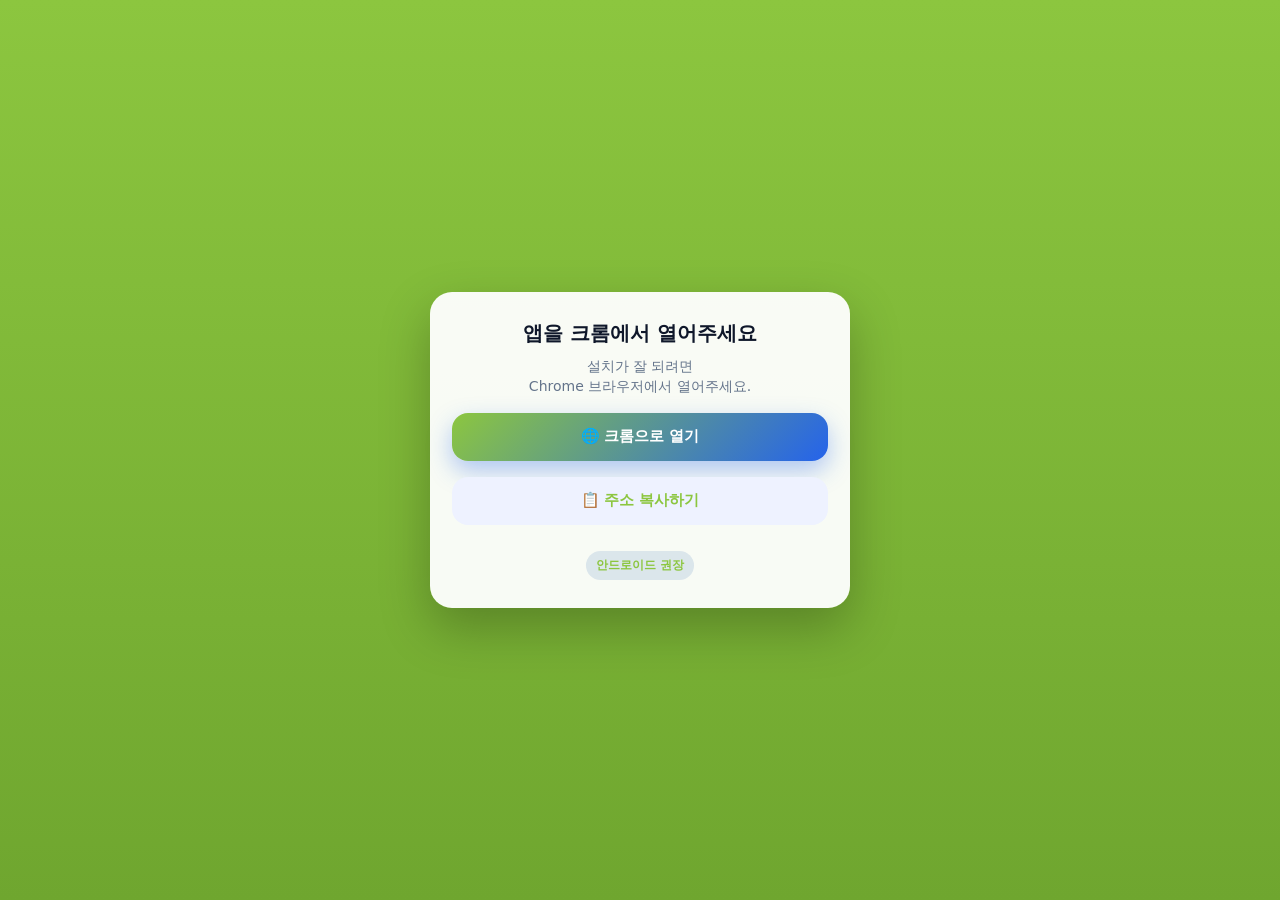
==== go.html @ a979a730 "Add files via upload" ====
<!doctype html>
<html lang="ko">
<head>
<meta charset="utf-8">
<meta name="viewport" content="width=device-width, initial-scale=1">

<title>클럽 수첩 - 초금회</title>

<!-- 🔥 카톡/페북/네이버 미리보기용 -->
<meta property="og:type" content="website" />
<meta property="og:title" content="업무수첩 - 물빛마루" />
<meta property="og:description" content="물빛마루 업무수첩 바로가기" />
<meta property="og:url" content="https://https://mulbitmaru.khanreal.kr/go.html" />
<meta property="og:image" content="https:///mulbitmaru.khanreal.kr/icons/icon-192.png" />
<meta property="og:image:width" content="192" />
<meta property="og:image:height" content="192" />

<!-- 트위터 겸용 -->
<meta name="twitter:card" content="summary_large_image" />
<meta name="twitter:title" content="업무수첩 - 물빛마루" />
<meta name="twitter:description" content="물빛마루 업무수첩 바로가기" />
<meta name="twitter:image" content="https:///mulbitmaru.khanreal.kr/icons/icon-192.png" />

<style>
:root{
  --blue:#8CC63F;
  --blue2:#6FA62F;
  --card:#ffffff;
  --text:#0f172a;
  --muted:#64748b;
  --radius:22px;
}
*{box-sizing:border-box}
body{
  margin:0;
  min-height:100vh;
  display:flex;
  align-items:center;
  justify-content:center;
  font-family:system-ui,-apple-system,"Noto Sans KR",sans-serif;
  background:linear-gradient(180deg,var(--blue) 0%,var(--blue2) 100%);
}
.card{
  width:min(420px,92vw);
  background:rgba(255,255,255,.95);
  border-radius:var(--radius);
  padding:28px 22px;
  text-align:center;
  box-shadow:0 20px 50px rgba(0,0,0,.25);
}
.title{font-size:20px;font-weight:900;color:var(--text);}
.desc{margin-top:10px;font-size:14px;color:var(--muted);line-height:1.4;}
.btn{
  width:100%;height:48px;border:none;border-radius:16px;
  font-size:15px;font-weight:900;margin-top:16px;cursor:pointer;
}
.btn.primary{
  background:linear-gradient(135deg,var(--blue),#2563eb);
  color:#fff;box-shadow:0 10px 25px rgba(37,99,235,.35);
}
.btn.ghost{background:#eef2ff;color:var(--blue);}
.notice{margin-top:14px;font-size:12px;color:#475569;line-height:1.4;}
.badge{
  display:inline-block;margin-top:12px;padding:6px 10px;
  font-size:12px;font-weight:700;border-radius:999px;
  background:rgba(11,78,162,.12);color:var(--blue);
}
</style>
</head>

<body>

<div class="card">
  <div class="title">앱을 크롬에서 열어주세요</div>

  <div class="desc">
    설치가 잘 되려면<br>
    Chrome 브라우저에서 열어주세요.
  </div>

  <button class="btn primary" onclick="openInChrome()">
    🌐 크롬으로 열기
  </button>

  <button class="btn ghost" onclick="copyAddress()">
    📋 주소 복사하기
  </button>

  <div class="notice" id="browserNotice"></div>
  <div class="badge">안드로이드 권장</div>
</div>

<script>
const APP_URL = ""https://mulbitmaru.khanreal.kr/";

/* ---------- 주소 복사 ---------- */
function copyAddress(){
  if(navigator.clipboard && window.isSecureContext){
    navigator.clipboard.writeText(APP_URL)
      .then(()=> alert("주소가 복사되었습니다.\n크롬을 열고 붙여넣기 해주세요."))
      .catch(()=> fallbackCopy());
  }else{
    fallbackCopy();
  }
}

function fallbackCopy(){
  try{
    const ta=document.createElement("textarea");
    ta.value=APP_URL;
    ta.style.position="fixed";
    ta.style.left="-9999px";
    document.body.appendChild(ta);
    ta.select();
    document.execCommand("copy");
    document.body.removeChild(ta);
    alert("주소가 복사되었습니다.\n크롬을 열고 붙여넣기 해주세요.");
  }catch(e){
    alert("복사가 차단되었습니다.\n주소를 길게 눌러 복사하세요:\n\n"+APP_URL);
  }
}

/* ---------- 크롬 실행 ---------- */
function openInChrome(){
  const ua = navigator.userAgent;

  // PC 테스트 방지
  if(!/Android/i.test(ua)){
    alert("PC에서는 크롬 앱 실행 테스트가 안됩니다.\n안드로이드에서 테스트하세요.");
    return;
  }

  if(/iPhone|iPad|iPod/i.test(ua)){
    alert("아이폰은 사파리에서 열어주세요.\n공유 → 홈 화면에 추가");
    return;
  }

  alert("크롬 실행을 시도합니다.");

  const u = new URL(APP_URL);
  const hostPath = u.host + u.pathname + u.search;
  const fallback = encodeURIComponent(APP_URL);

  location.href =
    "intent://" + hostPath +
    "#Intent;scheme=https;" +
    "package=com.android.chrome;" +
    "action=android.intent.action.VIEW;" +
    "category=android.intent.category.BROWSABLE;" +
    "S.browser_fallback_url=" + fallback + ";" +
    "end";

  setTimeout(()=>{
    alert("자동으로 열리지 않으면\n1) 상단 메뉴 → 다른 브라우저로 열기\n2) 또는 주소 복사 후 크롬에 붙여넣기");
  },900);
}

/* ---------- 인앱 감지 ---------- */
(function detectInApp(){
  const ua = navigator.userAgent;
  const notice = document.getElementById("browserNotice");

  if(/KAKAOTALK/i.test(ua)){
    notice.innerHTML =
      "📌 카카오톡에서 열렸습니다.<br>우측 상단 ⋮ → <b>다른 브라우저로 열기</b>";
  }
  else if(/NAVER|Band/i.test(ua)){
    notice.innerHTML =
      "📌 밴드 인앱브라우저입니다.<br>상단 메뉴 → <b>외부 브라우저로 열기</b>";
  }
})();
</script>

</body>
</html>
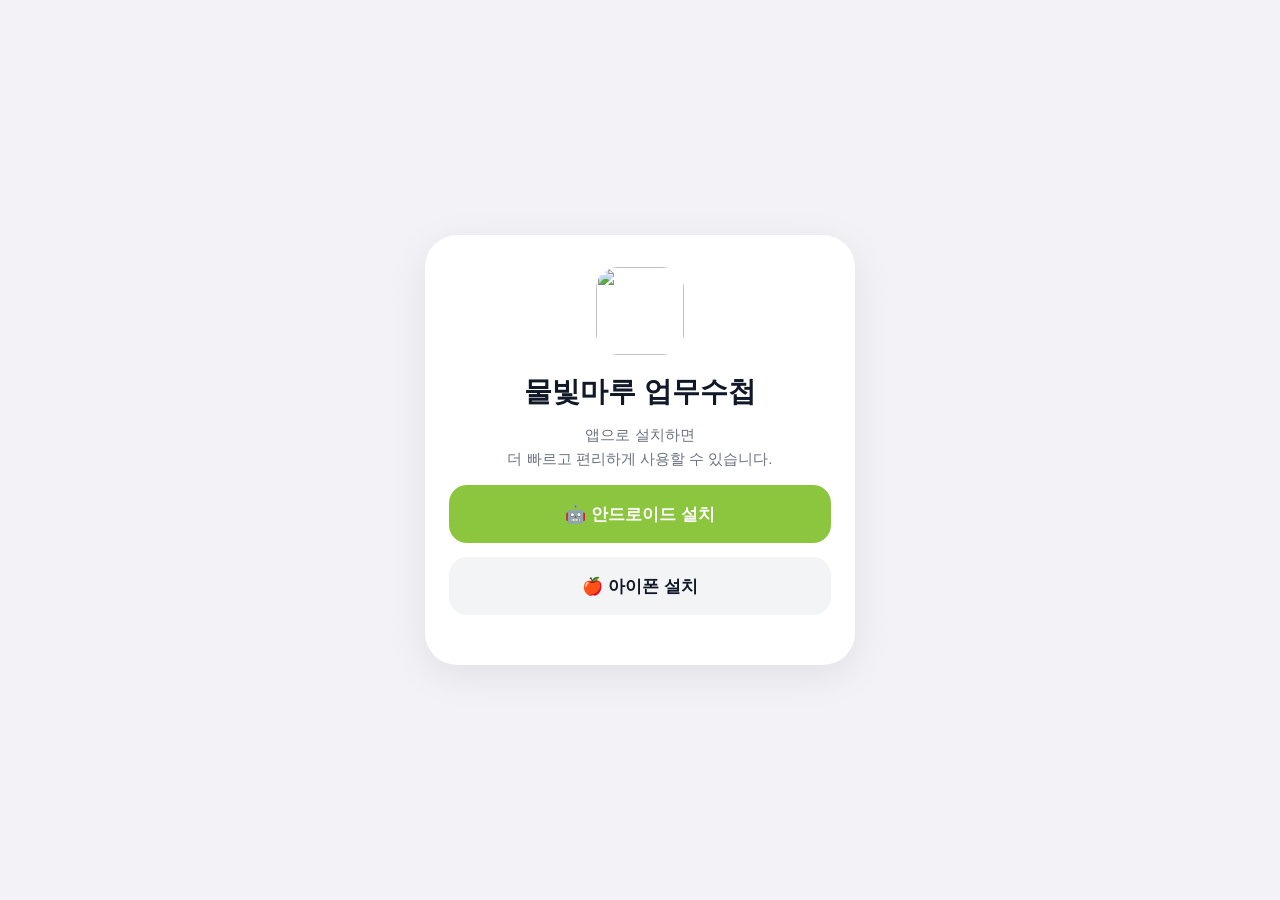
==== commit 74995a2d: "Add files via upload" ====
--- a/go.html
+++ b/go.html
@@ -1,175 +1,235 @@
 <!doctype html>
+
 <html lang="ko">
 <head>
 <meta charset="utf-8">
 <meta name="viewport" content="width=device-width, initial-scale=1">
 
-<title>클럽 수첩 - 초금회</title>
-
-<!-- 🔥 카톡/페북/네이버 미리보기용 -->
+<title>물빛마루 업무수첩</title>
+
 <meta property="og:type" content="website" />
-<meta property="og:title" content="업무수첩 - 물빛마루" />
-<meta property="og:description" content="물빛마루 업무수첩 바로가기" />
-<meta property="og:url" content="https://https://mulbitmaru.khanreal.kr/go.html" />
-<meta property="og:image" content="https:///mulbitmaru.khanreal.kr/icons/icon-192.png" />
-<meta property="og:image:width" content="192" />
-<meta property="og:image:height" content="192" />
-
-<!-- 트위터 겸용 -->
-<meta name="twitter:card" content="summary_large_image" />
-<meta name="twitter:title" content="업무수첩 - 물빛마루" />
-<meta name="twitter:description" content="물빛마루 업무수첩 바로가기" />
-<meta name="twitter:image" content="https:///mulbitmaru.khanreal.kr/icons/icon-192.png" />
+<meta property="og:title" content="물빛마루 업무수첩" />
+<meta property="og:description" content="물빛마루 업무수첩 설치" />
+<meta property="og:url" content="https://mulbitmaru.khanreal.kr/go.html" />
+<meta property="og:image" content="https://mulbitmaru.khanreal.kr/icons/icon-192.png" />
 
 <style>
-:root{
-  --blue:#8CC63F;
-  --blue2:#6FA62F;
-  --card:#ffffff;
-  --text:#0f172a;
-  --muted:#64748b;
-  --radius:22px;
-}
-*{box-sizing:border-box}
+*{
+  box-sizing:border-box;
+}
+
 body{
   margin:0;
   min-height:100vh;
   display:flex;
   align-items:center;
   justify-content:center;
-  font-family:system-ui,-apple-system,"Noto Sans KR",sans-serif;
-  background:linear-gradient(180deg,var(--blue) 0%,var(--blue2) 100%);
-}
+  padding:24px;
+  font-family:-apple-system,BlinkMacSystemFont,"Noto Sans KR",sans-serif;
+  background:#f2f2f7;
+}
+
 .card{
-  width:min(420px,92vw);
-  background:rgba(255,255,255,.95);
-  border-radius:var(--radius);
-  padding:28px 22px;
+  width:min(430px,100%);
+  background:#fff;
+  border-radius:32px;
+  padding:32px 24px;
   text-align:center;
-  box-shadow:0 20px 50px rgba(0,0,0,.25);
-}
-.title{font-size:20px;font-weight:900;color:var(--text);}
-.desc{margin-top:10px;font-size:14px;color:var(--muted);line-height:1.4;}
+  box-shadow:
+    0 10px 40px rgba(0,0,0,.08);
+}
+
+.logo{
+  width:88px;
+  height:88px;
+  margin:0 auto 18px;
+  border-radius:24px;
+  background:#8CC63F;
+  color:#fff;
+  font-size:42px;
+  display:flex;
+  align-items:center;
+  justify-content:center;
+}
+
+.title{
+  font-size:28px;
+  font-weight:800;
+  color:#111827;
+}
+
+.desc{
+  margin-top:12px;
+  color:#6b7280;
+  line-height:1.6;
+  font-size:15px;
+}
+
 .btn{
-  width:100%;height:48px;border:none;border-radius:16px;
-  font-size:15px;font-weight:900;margin-top:16px;cursor:pointer;
-}
-.btn.primary{
-  background:linear-gradient(135deg,var(--blue),#2563eb);
-  color:#fff;box-shadow:0 10px 25px rgba(37,99,235,.35);
-}
-.btn.ghost{background:#eef2ff;color:var(--blue);}
-.notice{margin-top:14px;font-size:12px;color:#475569;line-height:1.4;}
-.badge{
-  display:inline-block;margin-top:12px;padding:6px 10px;
-  font-size:12px;font-weight:700;border-radius:999px;
-  background:rgba(11,78,162,.12);color:var(--blue);
+  width:100%;
+  height:58px;
+  border:none;
+  border-radius:18px;
+  font-size:17px;
+  font-weight:700;
+  margin-top:14px;
+  cursor:pointer;
+}
+
+.android{
+  background:#8CC63F;
+  color:#fff;
+}
+
+.ios{
+  background:#f3f4f6;
+  color:#111827;
+}
+
+.notice{
+  margin-top:18px;
+  font-size:13px;
+  color:#6b7280;
+  line-height:1.5;
 }
 </style>
+
 </head>
 
 <body>
 
 <div class="card">
-  <div class="title">앱을 크롬에서 열어주세요</div>
+
+  <img
+  src="https://mulbitmaru.khanreal.kr/icons/icon-192.png"
+  style="
+    width:88px;
+    height:88px;
+    border-radius:22px;
+    margin-bottom:18px;
+  ">
+
+  <div class="title">
+    물빛마루 업무수첩
+  </div>
 
   <div class="desc">
-    설치가 잘 되려면<br>
-    Chrome 브라우저에서 열어주세요.
+    앱으로 설치하면<br>
+    더 빠르고 편리하게 사용할 수 있습니다.
   </div>
 
-  <button class="btn primary" onclick="openInChrome()">
-    🌐 크롬으로 열기
-  </button>
-
-  <button class="btn ghost" onclick="copyAddress()">
-    📋 주소 복사하기
-  </button>
+<button
+ class="btn android"
+ onclick="installAndroid()">
+🤖 안드로이드 설치 </button>
+
+<button
+ class="btn ios"
+ onclick="installIOS()">
+🍎 아이폰 설치 </button>
 
   <div class="notice" id="browserNotice"></div>
-  <div class="badge">안드로이드 권장</div>
+
 </div>
 
 <script>
-const APP_URL = ""https://mulbitmaru.khanreal.kr/";
-
-/* ---------- 주소 복사 ---------- */
+
+const APP_URL =
+"https://mulbitmaru.khanreal.kr/";
+
 function copyAddress(){
-  if(navigator.clipboard && window.isSecureContext){
-    navigator.clipboard.writeText(APP_URL)
-      .then(()=> alert("주소가 복사되었습니다.\n크롬을 열고 붙여넣기 해주세요."))
-      .catch(()=> fallbackCopy());
-  }else{
-    fallbackCopy();
+
+  if(navigator.clipboard){
+
+    navigator.clipboard.writeText(APP_URL);
+
   }
-}
-
-function fallbackCopy(){
-  try{
-    const ta=document.createElement("textarea");
-    ta.value=APP_URL;
-    ta.style.position="fixed";
-    ta.style.left="-9999px";
-    document.body.appendChild(ta);
-    ta.select();
-    document.execCommand("copy");
-    document.body.removeChild(ta);
-    alert("주소가 복사되었습니다.\n크롬을 열고 붙여넣기 해주세요.");
-  }catch(e){
-    alert("복사가 차단되었습니다.\n주소를 길게 눌러 복사하세요:\n\n"+APP_URL);
-  }
-}
-
-/* ---------- 크롬 실행 ---------- */
-function openInChrome(){
-  const ua = navigator.userAgent;
-
-  // PC 테스트 방지
-  if(!/Android/i.test(ua)){
-    alert("PC에서는 크롬 앱 실행 테스트가 안됩니다.\n안드로이드에서 테스트하세요.");
-    return;
-  }
-
-  if(/iPhone|iPad|iPod/i.test(ua)){
-    alert("아이폰은 사파리에서 열어주세요.\n공유 → 홈 화면에 추가");
-    return;
-  }
-
-  alert("크롬 실행을 시도합니다.");
+
+}
+
+function installAndroid(){
+
+  alert(
+`1. 크롬으로 이동합니다.
+
+2. 앱이 열리면
+
+우측 상단 ⋮
+
+→ 앱 설치
+
+를 눌러 설치하세요.`
+  );
 
   const u = new URL(APP_URL);
-  const hostPath = u.host + u.pathname + u.search;
-  const fallback = encodeURIComponent(APP_URL);
+
+  const hostPath =
+    u.host +
+    u.pathname +
+    u.search;
+
+  const fallback =
+    encodeURIComponent(APP_URL);
 
   location.href =
-    "intent://" + hostPath +
+    "intent://" +
+    hostPath +
     "#Intent;scheme=https;" +
     "package=com.android.chrome;" +
     "action=android.intent.action.VIEW;" +
     "category=android.intent.category.BROWSABLE;" +
-    "S.browser_fallback_url=" + fallback + ";" +
+    "S.browser_fallback_url=" +
+    fallback +
+    ";" +
     "end";
 
-  setTimeout(()=>{
-    alert("자동으로 열리지 않으면\n1) 상단 메뉴 → 다른 브라우저로 열기\n2) 또는 주소 복사 후 크롬에 붙여넣기");
-  },900);
-}
-
-/* ---------- 인앱 감지 ---------- */
-(function detectInApp(){
-  const ua = navigator.userAgent;
-  const notice = document.getElementById("browserNotice");
+}
+
+function installIOS(){
+
+  copyAddress();
+
+  alert(
+`주소가 복사되었습니다.
+
+1. Safari 실행
+
+2. 주소 붙여넣기
+
+3. 공유버튼(□↑)
+
+4. 홈 화면에 추가
+
+를 선택하세요.`
+  );
+
+}
+
+(function(){
+
+  const ua =
+    navigator.userAgent;
+
+  const notice =
+    document.getElementById(
+      "browserNotice"
+    );
 
   if(/KAKAOTALK/i.test(ua)){
+
     notice.innerHTML =
-      "📌 카카오톡에서 열렸습니다.<br>우측 상단 ⋮ → <b>다른 브라우저로 열기</b>";
+      "카카오톡에서 열렸습니다.<br>우측 상단 메뉴 → 다른 브라우저로 열기";
+
+  }else if(/NAVER|Band/i.test(ua)){
+
+    notice.innerHTML =
+      "인앱브라우저입니다.<br>외부 브라우저로 열기를 선택하세요";
+
   }
-  else if(/NAVER|Band/i.test(ua)){
-    notice.innerHTML =
-      "📌 밴드 인앱브라우저입니다.<br>상단 메뉴 → <b>외부 브라우저로 열기</b>";
-  }
+
 })();
+
 </script>
 
 </body>
-</html>+</html>
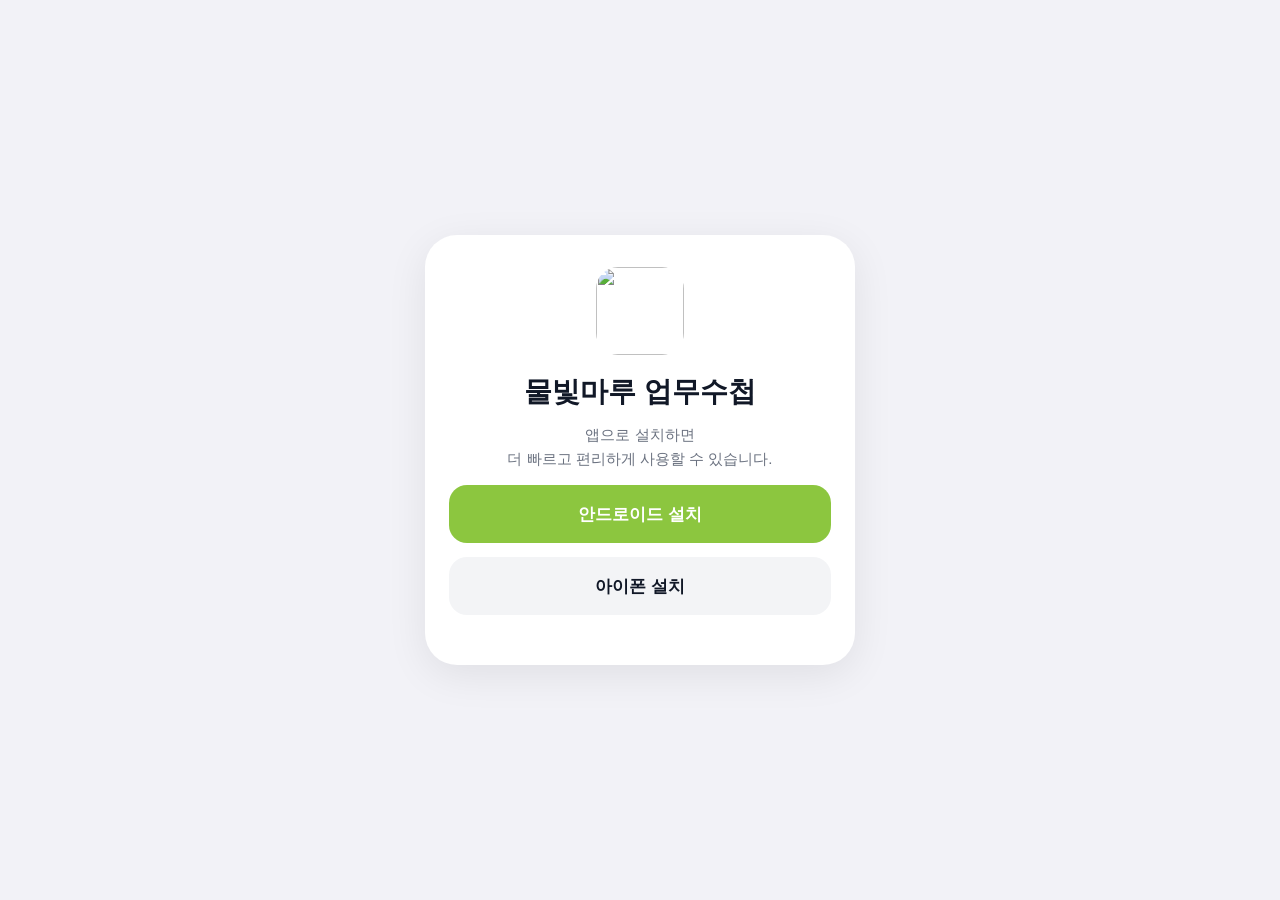
==== commit baf297e7: "Add files via upload" ====
--- a/go.html
+++ b/go.html
@@ -121,12 +121,12 @@
 <button
  class="btn android"
  onclick="installAndroid()">
-🤖 안드로이드 설치 </button>
+안드로이드 설치 </button>
 
 <button
  class="btn ios"
  onclick="installIOS()">
-🍎 아이폰 설치 </button>
+아이폰 설치 </button>
 
   <div class="notice" id="browserNotice"></div>
 
@@ -151,14 +151,8 @@
 
   alert(
 `1. 크롬으로 이동합니다.
-
 2. 앱이 열리면
-
-우측 상단 ⋮
-
-→ 앱 설치
-
-를 눌러 설치하세요.`
+상단 → 앱 설치를 눌러 설치하세요.`
   );
 
   const u = new URL(APP_URL);
@@ -193,14 +187,9 @@
 `주소가 복사되었습니다.
 
 1. Safari 실행
-
 2. 주소 붙여넣기
-
-3. 공유버튼(□↑)
-
-4. 홈 화면에 추가
-
-를 선택하세요.`
+3. 공유버튼(↑)
+4. 홈 화면에 추가하세요.`
   );
 
 }
